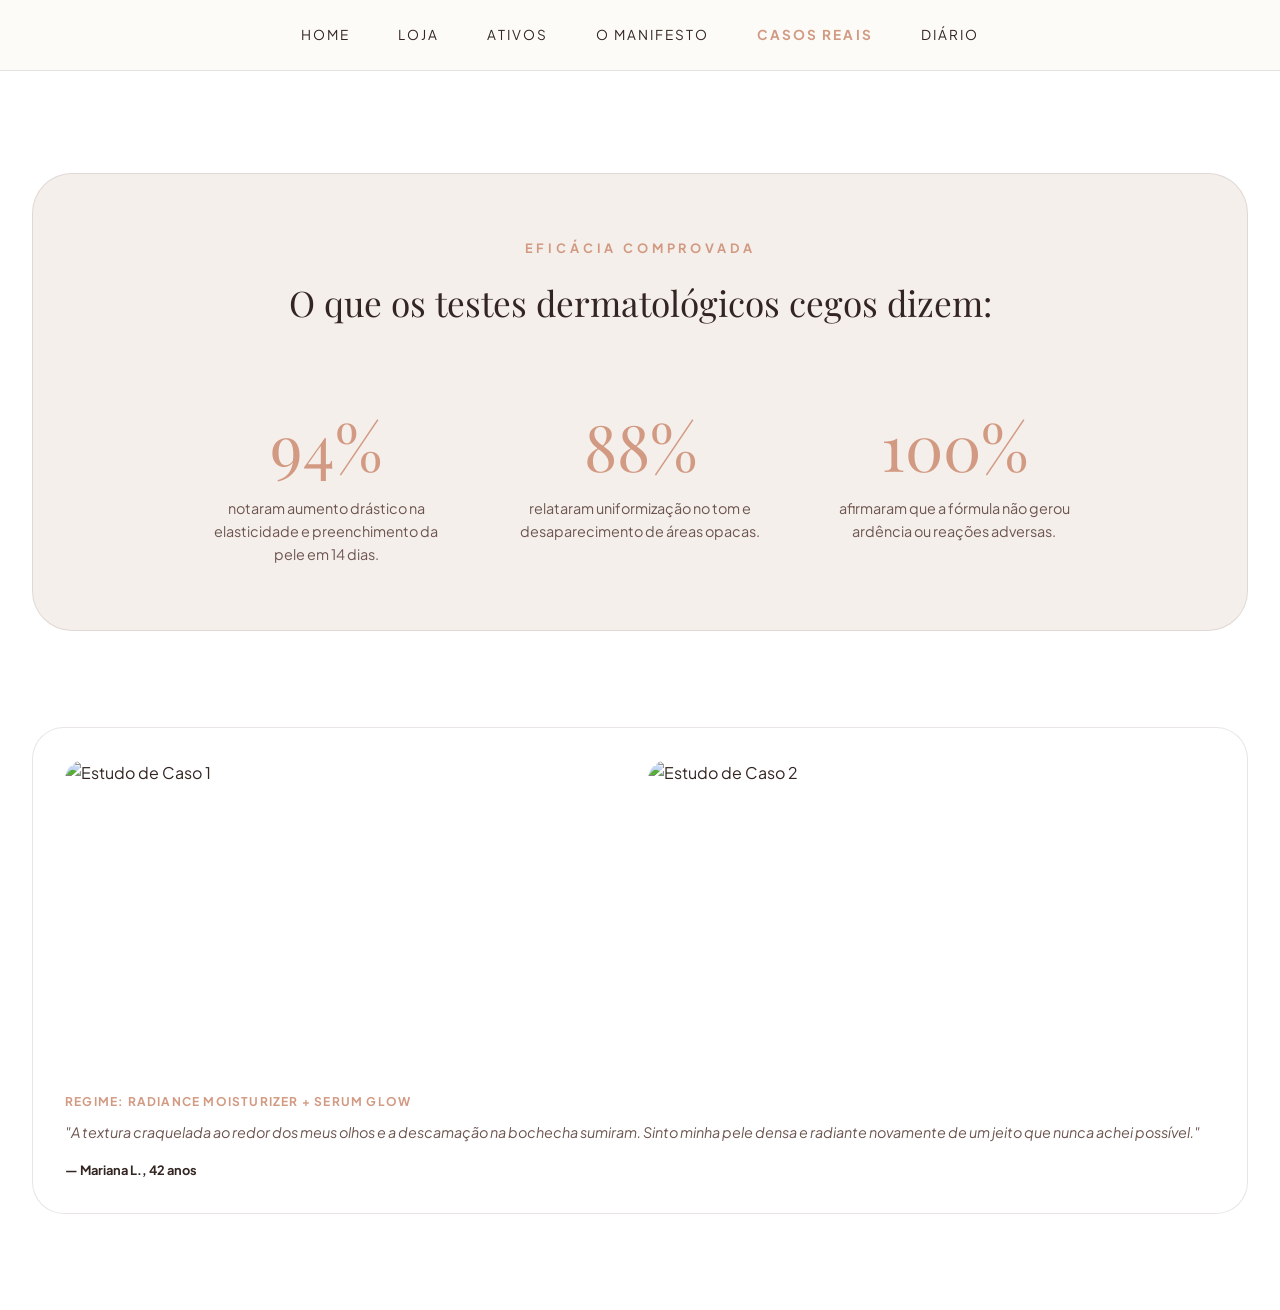
==== blog.html @ 5fce54bb "Create initial blog.html structure This HTML file contains the structure for a blog page, including " ====
<!DOCTYPE html>
<html lang="pt-BR">
<head>
    <meta charset="UTF-8">
    <meta name="viewport" content="width=device-width, initial-scale=1.0">
    <title>Resultados Clínicos - Lumière</title>
    <link rel="stylesheet" href="css/style.css">
    <link rel="stylesheet" href="https://cdnjs.cloudflare.com/ajax/libs/font-awesome/6.4.0/css/all.min.css">
</head>
<body style="background-color: var(--clr-bg); color: var(--clr-text-dark);">

    <header style="background-color: rgba(253, 251, 247, 0.85); backdrop-filter: blur(10px); border-bottom: 1px solid var(--clr-border); position: sticky; top: 0; z-index: 1000; padding: 1.5rem 2rem;">
        <nav style="max-width: 1400px; margin: 0 auto; display: flex; justify-content: center; gap: 3rem;">
            <a href="index.html" style="font-family: var(--ff-sans); color: var(--clr-text-dark); font-size: 0.85rem; letter-spacing: 0.15em; text-transform: uppercase; text-decoration: none;">Home</a>
            <a href="loja.html" style="font-family: var(--ff-sans); color: var(--clr-text-dark); font-size: 0.85rem; letter-spacing: 0.15em; text-transform: uppercase; text-decoration: none;">Loja</a>
            <a href="ingredientes.html" style="font-family: var(--ff-sans); color: var(--clr-text-dark); font-size: 0.85rem; letter-spacing: 0.15em; text-transform: uppercase; text-decoration: none;">Ativos</a>
            <a href="sobre.html" style="font-family: var(--ff-sans); color: var(--clr-text-dark); font-size: 0.85rem; letter-spacing: 0.15em; text-transform: uppercase; text-decoration: none;">O Manifesto</a>
            <a href="resultados.html" style="font-family: var(--ff-sans); color: var(--clr-primary); font-size: 0.85rem; letter-spacing: 0.15em; text-transform: uppercase; text-decoration: none; font-weight: 700;">Casos Reais</a>
            <a href="blog.html" style="font-family: var(--ff-sans); color: var(--clr-text-dark); font-size: 0.85rem; letter-spacing: 0.15em; text-transform: uppercase; text-decoration: none;">Diário</a>
        </nav>
    </header>

    <main style="padding: clamp(4rem, 8vw, 7rem) 2rem 6rem;">
        <div style="max-width: 1300px; margin: 0 auto;">
            
            <!-- Painel de Dados Clínicos Estatísticos -->
            <div style="background: var(--clr-bg-alt); border-radius: 40px; padding: 4rem 2rem; border: 1px solid var(--clr-border); text-align: center; margin-bottom: 6rem;">
                <span class="hero-subtitle" style="letter-spacing: 0.3em; color: var(--clr-primary); display: block; margin-bottom: 1rem;">EFICÁCIA COMPROVADA</span>
                <h2 style="font-family: var(--ff-serif); font-size: 2.2rem; font-weight: 400; margin-bottom: 4rem;">O que os testes dermatológicos cegos dizem:</h2>
                
                <div style="display: flex; flex-wrap: wrap; justify-content: center; gap: 4rem;">
                    <div style="max-width: 250px;"><h3 style="font-family:var(--ff-serif); font-size: 4rem; color:var(--clr-primary); font-weight:400; margin:0;">94%</h3><p style="font-family:var(--ff-sans); font-size:0.9rem; color:var(--clr-text-muted);">notaram aumento drástico na elasticidade e preenchimento da pele em 14 dias.</p></div>
                    <div style="max-width: 250px;"><h3 style="font-family:var(--ff-serif); font-size: 4rem; color:var(--clr-primary); font-weight:400; margin:0;">88%</h3><p style="font-family:var(--ff-sans); font-size:0.9rem; color:var(--clr-text-muted);">relataram uniformização no tom e desaparecimento de áreas opacas.</p></div>
                    <div style="max-width: 250px;"><h3 style="font-family:var(--ff-serif); font-size: 4rem; color:var(--clr-primary); font-weight:400; margin:0;">100%</h3><p style="font-family:var(--ff-sans); font-size:0.9rem; color:var(--clr-text-muted);">afirmaram que a fórmula não gerou ardência ou reações adversas.</p></div>
                </div>
            </div>

            <!-- Bloco de Antes e Depois Real -->
            <div style="display: grid; grid-template-columns: repeat(auto-fit, minmax(450px, 1fr)); gap: 4rem;">
                <!-- Card Comparativo Estilizado -->
                <div style="background: white; border-radius: 32px; padding: 2rem; border: 1px solid var(--clr-border);">
                    <div style="display: flex; gap: 1rem; margin-bottom: 2rem;">
                        <img src="https://images.unsplash.com/photo-1598440947619-2c35fc9aa908?auto=format&fit=crop&w=400&q=80" alt="Estudo de Caso 1" style="width: 50%; height: 300px; object-fit: cover; border-radius: 20px;">
                        <img src="https://images.unsplash.com/photo-1522337360788-8b13dee7a37e?auto=format&fit=crop&w=400&q=80" alt="Estudo de Caso 2" style="width: 50%; height: 300px; object-fit: cover; border-radius: 20px;">
                    </div>
                    <span style="font-family: var(--ff-sans); color: var(--clr-primary); font-size: 0.75rem; font-weight: 700; letter-spacing: 0.1em; display: block; margin-bottom: 0.5rem;">REGIME: RADIANCE MOISTURIZER + SERUM GLOW</span>
                    <p style="font-family: var(--ff-sans); font-size: 0.9rem; color: var(--clr-text-muted); line-height: 1.7; font-style: italic;">"A textura craquelada ao redor dos meus olhos e a descamação na bochecha sumiram. Sinto minha pele densa e radiante novamente de um jeito que nunca achei possível."</p>
                    <span style="display:block; margin-top: 1rem; font-family: var(--ff-sans); font-size: 0.8rem; font-weight: 700;">— Mariana L., 42 anos</span>
                </div>
            </div>

        </div>
    </main>
</body>
</html>
---- css/style.css ----
@import url('https://fonts.googleapis.com/css2?family=Playfair+Display:ital,wght@0,400..700;1,400..700&family=Plus+Jakarta+Sans:wght@300;400;500;600;700&display=swap');
@import url('https://cdnjs.cloudflare.com/ajax/libs/font-awesome/6.4.0/css/all.min.css');

/* ==========================================================================
   RESET & BASE VARIABLES
   ========================================================================== */
:root {
    --clr-bg-main: #FDFBF7;
    --clr-bg-alt: #F5EFEB;
    --clr-primary: #D29A82;
    --clr-primary-light: #E6BAA8;
    --clr-text-dark: #332521;
    --clr-text-muted: #6D554F;
    --clr-white: #FFFFFF;
    --clr-border: rgba(109, 85, 79, 0.15);
    
    --ff-serif: 'Playfair Display', Georgia, serif;
    --ff-sans: 'Plus Jakarta Sans', sans-serif;
    
    --transition-smooth: cubic-bezier(0.25, 1, 0.5, 1);
    --speed-fast: 0.2s;
    --speed-normal: 0.4s;
}

*, *::before, *::after {
    box-sizing: border-box;
    margin: 0;
    padding: 0;
}

body {
    background-color: var(--clr-bg-main);
    color: var(--clr-text-dark);
    font-family: var(--ff-sans);
    line-height: 1.6;
    overflow-x: hidden;
    -webkit-font-smoothing: antialiased;
}

img {
    max-width: 100%;
    display: block;
    height: auto;
}

a {
    text-decoration: none;
    color: inherit;
    transition: color var(--speed-fast) var(--transition-smooth);
}

button, input {
    font-family: inherit;
    border: none;
    background: none;
}

ul {
    list-style: none;
}

/* ==========================================================================
   SHARED / REUSABLE STYLES
   ========================================================================== */
.btn {
    display: inline-flex;
    align-items: center;
    justify-content: center;
    gap: 0.5rem;
    padding: clamp(0.75rem, 2vw, 1rem) clamp(1.5rem, 4vw, 2.5rem);
    border-radius: 50px;
    font-size: 0.85rem;
    font-weight: 600;
    letter-spacing: 0.1em;
    text-transform: uppercase;
    cursor: pointer;
    transition: all var(--speed-normal) var(--transition-smooth);
}

.btn-primary {
    background-color: var(--clr-primary);
    color: var(--clr-white);
}

.btn-primary:hover {
    background-color: var(--clr-text-dark);
    transform: translateY(-2px);
}

.btn-secondary {
    border: 1px solid var(--clr-primary);
    color: var(--clr-primary);
    background-color: transparent;
}

.btn-secondary:hover {
    background-color: var(--clr-primary);
    color: var(--clr-white);
    transform: translateY(-2px);
}

.btn-primary-dark {
    background-color: var(--clr-text-dark);
    color: var(--clr-white);
}

.btn-primary-dark:hover {
    background-color: var(--clr-primary);
    transform: translateY(-2px);
}

/* ==========================================================================
   HEADER
   ========================================================================== */
.main-header {
    position: fixed;
    top: 0;
    left: 0;
    width: 100%;
    z-index: 1000;
    background-color: rgba(253, 251, 247, 0.95);
    border-bottom: 1px solid rgba(109, 85, 79, 0.05);
    transition: background-color var(--speed-fast);
}

.main-header.sticky {
    background-color: var(--clr-bg-main);
    box-shadow: 0 4px 30px rgba(0, 0, 0, 0.02);
}

.header-container {
    max-width: 1400px;
    margin: 0 auto;
    padding: 1.25rem 2rem;
    display: flex;
    align-items: center;
    justify-content: space-between;
}

.logo img {
    height: clamp(24px, 4vw, 32px);
}

.nav-menu ul {
    display: flex;
    gap: clamp(1rem, 2.5vw, 2.5rem);
}

.nav-menu a {
    font-size: 0.9rem;
    font-weight: 500;
    color: var(--clr-text-muted);
    position: relative;
}

.nav-menu a:hover, .nav-menu a.active {
    color: var(--clr-text-dark);
}

.nav-menu a.active::after {
    content: '';
    position: absolute;
    bottom: -6px;
    left: 50%;
    transform: translateX(-50%);
    width: 15px;
    height: 1.5px;
    background-color: var(--clr-primary);
}

.header-actions {
    display: flex;
    align-items: center;
    gap: 1.25rem;
}

.header-actions button {
    cursor: pointer;
    font-size: 1.15rem;
    color: var(--clr-text-dark);
    transition: color var(--speed-fast);
}

.header-actions button:hover {
    color: var(--clr-primary);
}

.cart-icon {
    position: relative;
}

.cart-icon::after {
    content: attr(data-count);
    position: absolute;
    top: -5px;
    right: -8px;
    background-color: var(--clr-primary);
    color: var(--clr-white);
    font-size: 0.65rem;
    font-weight: 700;
    width: 15px;
    height: 15px;
    border-radius: 50%;
    display: flex;
    align-items: center;
    justify-content: center;
}

.mobile-menu-toggle {
    display: none;
}

/* ==========================================================================
   HERO
   ========================================================================== */
.hero-section {
    padding: clamp(6rem, 12vw, 10rem) 2rem 4rem;
    position: relative;
    overflow: hidden;
}

.hero-container {
    max-width: 1400px;
    margin: 0 auto;
    display: grid;
    grid-template-columns: 1fr 1fr;
    align-items: center;
    gap: 4rem;
}

.hero-subtitle {
    font-size: 0.8rem;
    letter-spacing: 0.2em;
    font-weight: 700;
    color: var(--clr-primary);
    display: block;
    margin-bottom: 1rem;
}

.hero-title {
    font-family: var(--ff-serif);
    font-size: clamp(2.5rem, 5vw, 4.5rem);
    font-weight: 400;
    line-height: 1.1;
    color: var(--clr-text-dark);
    margin-bottom: 1.5rem;
}

.hero-description {
    font-size: clamp(1rem, 1.2vw, 1.15rem);
    color: var(--clr-text-muted);
    max-width: 480px;
    margin-bottom: 2.5rem;
}

.hero-buttons {
    display: flex;
    gap: 1rem;
    margin-bottom: 4rem;
}

.hero-badges {
    display: flex;
    gap: 2rem;
    border-top: 1px solid var(--clr-border);
    padding-top: 2rem;
}

.badge-item {
    display: flex;
    align-items: center;
    gap: 0.75rem;
}

.badge-item i {
    color: var(--clr-primary);
    font-size: 1.1rem;
}

.badge-item span {
    font-size: 0.75rem;
    font-weight: 700;
    letter-spacing: 0.05em;
    color: var(--clr-text-muted);
}

.hero-images {
    position: relative;
    display: flex;
    justify-content: center;
    align-items: center;
}

.hero-main-image-wrapper {
    position: relative;
    width: 100%;
    max-width: 550px;
}

/* ==========================================================================
   BENEFITS
   ========================================================================== */
.benefits-section {
    padding: 2rem;
    margin-bottom: 4rem;
}

.benefits-container {
    max-width: 1400px;
    margin: 0 auto;
    background-color: var(--clr-white);
    border-radius: 24px;
    padding: 3rem 2rem;
    display: grid;
    grid-template-columns: repeat(4, 1fr);
    gap: 2rem;
    box-shadow: 0 10px 40px rgba(109, 85, 79, 0.03);
}

.benefit-card {
    display: flex;
    gap: 1.25rem;
    align-items: flex-start;
}

.benefit-card:not(:last-child) {
    border-right: 1px solid var(--clr-border);
    padding-right: 1.5rem;
}

.benefit-icon {
    color: var(--clr-primary);
    font-size: 1.5rem;
    margin-top: 0.25rem;
}

.benefit-text h3 {
    font-size: 0.8rem;
    font-weight: 700;
    letter-spacing: 0.05em;
    margin-bottom: 0.5rem;
    color: var(--clr-text-dark);
}

.benefit-text p {
    font-size: 0.85rem;
    color: var(--clr-text-muted);
}

/* ==========================================================================
   RESULTS (BEFORE / AFTER)
   ========================================================================== */
.results-section {
    padding: 4rem 2rem;
}

.results-container {
    max-width: 1400px;
    margin: 0 auto;
    background-color: var(--clr-bg-alt);
    border-radius: 32px;
    padding: clamp(3rem, 6vw, 5rem);
    display: grid;
    grid-template-columns: 1fr 1.3fr;
    gap: 4rem;
    align-items: center;
}

.section-title {
    font-family: var(--ff-serif);
    font-size: clamp(2rem, 4vw, 3.2rem);
    font-weight: 400;
    line-height: 1.2;
    margin-bottom: 1.5rem;
}

.text-highlight {
    color: var(--clr-primary);
    font-style: italic;
}

.section-description {
    font-size: 1.05rem;
    color: var(--clr-text-muted);
    margin-bottom: 2.5rem;
    max-width: 420px;
}

.results-gallery {
    position: relative;
}

.gallery-slider {
    display: flex;
    gap: 1.5rem;
    position: relative;
}

.image-container {
    position: relative;
    flex: 1;
    border-radius: 20px;
    overflow: hidden;
}

.image-container img {
    width: 100%;
    object-fit: cover;
    aspect-ratio: 4/5;
}

.image-label {
    position: absolute;
    top: 1.25rem;
    left: 1.25rem;
    background-color: rgba(253, 251, 247, 0.8);
    padding: 0.4rem 1rem;
    border-radius: 50px;
    font-size: 0.75rem;
    font-weight: 700;
    letter-spacing: 0.1em;
}

.slider-arrow {
    position: absolute;
    right: -25px;
    top: 50%;
    transform: translateY(-50%);
    background-color: var(--clr-white);
    color: var(--clr-text-dark);
    width: 50px;
    height: 50px;
    border-radius: 50%;
    display: flex;
    align-items: center;
    justify-content: center;
    box-shadow: 0 4px 20px rgba(0,0,0,0.08);
    cursor: pointer;
    z-index: 10;
    transition: all var(--speed-fast);
}

.slider-arrow:hover {
    background-color: var(--clr-text-dark);
    color: var(--clr-white);
}

/* ==========================================================================
   PRESS LOGOS
   ========================================================================== */
.press-section {
    padding: 4rem 2rem 2rem;
    text-align: center;
}

.press-subtitle {
    font-size: 0.75rem;
    font-weight: 700;
    letter-spacing: 0.2em;
    color: var(--clr-primary);
    margin-bottom: 2.5rem;
}

.press-container {
    max-width: 1200px;
    margin: 0 auto;
    display: flex;
    justify-content: space-between;
    align-items: center;
    gap: 2rem;
    opacity: 0.7;
}

.press-logo img {
    max-height: 28px;
    object-fit: contain;
}

/* ==========================================================================
   STATS BAR
   ========================================================================== */
.stats-section {
    padding: 2rem;
}

.stats-container {
    max-width: 1400px;
    margin: 0 auto;
    background-color: var(--clr-white);
    border-radius: 20px;
    padding: 2.5rem;
    display: grid;
    grid-template-columns: repeat(4, 1fr);
    gap: 2rem;
    box-shadow: 0 8px 30px rgba(109, 85, 79, 0.02);
}

.stat-item {
    display: flex;
    align-items: center;
    justify-content: center;
    gap: 1.25rem;
}

.stat-item:not(:last-child) {
    border-right: 1px solid var(--clr-border);
}

.stat-icon {
    font-size: 1.75rem;
    color: var(--clr-primary);
}

.stat-info h4 {
    font-family: var(--ff-serif);
    font-size: 1.4rem;
    font-weight: 600;
}

.stat-info p {
    font-size: 0.85rem;
    color: var(--clr-text-muted);
}

/* ==========================================================================
   TESTIMONIALS
   ========================================================================== */
.testimonials-section {
    padding: 5rem 2rem;
    text-align: center;
}

.testimonials-subtitle {
    font-size: 0.75rem;
    font-weight: 700;
    letter-spacing: 0.2em;
    color: var(--clr-primary);
    margin-bottom: 3.5rem;
}

.testimonials-container {
    max-width: 1400px;
    margin: 0 auto;
    display: grid;
    grid-template-columns: repeat(3, 1fr);
    gap: 2rem;
}

.testimonial-card {
    background-color: var(--clr-white);
    border-radius: 24px;
    padding: 3rem 2rem 2.5rem;
    position: relative;
    box-shadow: 0 10px 40px rgba(109, 85, 79, 0.02);
    text-align: left;
    display: flex;
    flex-direction: column;
}

.user-avatar {
    width: 65px;
    height: 65px;
    border-radius: 50%;
    overflow: hidden;
    margin-bottom: 1.5rem;
}

.user-avatar img {
    width: 100%;
    height: 100%;
    object-fit: cover;
}

.rating-stars {
    color: var(--clr-primary);
    font-size: 0.85rem;
    margin-bottom: 1rem;
}

.quote {
    font-size: 1rem;
    color: var(--clr-text-dark);
    font-style: italic;
    line-height: 1.6;
    margin-bottom: 1.5rem;
    flex-grow: 1;
}

.author {
    font-size: 0.85rem;
    font-weight: 700;
    color: var(--clr-text-muted);
}

/* ==========================================================================
   NEWSLETTER
   ========================================================================== */
.newsletter-section {
    padding: 2rem;
    margin-bottom: 4rem;
}

.newsletter-container {
    max-width: 1400px;
    margin: 0 auto;
    background-color: var(--clr-bg-alt);
    border-radius: 32px;
    display: grid;
    grid-template-columns: 1fr 1.2fr;
    align-items: center;
    overflow: hidden;
}

.newsletter-bg-images {
    width: 100%;
    height: 100%;
    min-height: 350px;
    background-color: #EBE4DE;
    position: relative;
    display: flex;
    align-items: center;
    justify-content: center;
}

.newsletter-content-wrapper {
    padding: 4rem clamp(2rem, 5vw, 5rem);
    position: relative;
}

.newsletter-icon-box {
    width: 50px;
    height: 50px;
    background-color: var(--clr-white);
    border-radius: 50%;
    display: flex;
    align-items: center;
    justify-content: center;
    color: var(--clr-primary);
    font-size: 1.25rem;
    margin-bottom: 1.5rem;
    box-shadow: 0 4px 15px rgba(0,0,0,0.02);
}

.newsletter-tag {
    font-size: 0.75rem;
    font-weight: 700;
    letter-spacing: 0.15em;
    color: var(--clr-primary);
    display: block;
    margin-bottom: 0.75rem;
}

.newsletter-form-container h2 {
    font-family: var(--ff-serif);
    font-size: clamp(1.8rem, 3vw, 2.6rem);
    font-weight: 400;
    line-height: 1.2;
    margin-bottom: 1rem;
}

.newsletter-form-container p {
    color: var(--clr-text-muted);
    margin-bottom: 2rem;
    font-size: 0.95rem;
}

.newsletter-form {
    display: flex;
    background-color: var(--clr-white);
    padding: 0.5rem;
    border-radius: 50px;
    box-shadow: 0 4px 25px rgba(109, 85, 79, 0.05);
}

.newsletter-form input {
    flex: 1;
    padding: 0 1.5rem;
    font-size: 0.9rem;
    color: var(--clr-text-dark);
    outline: none;
}

.btn-submit {
    background-color: var(--clr-primary);
    color: var(--clr-white);
    border-radius: 50px;
    padding: 0.85rem 2rem;
}

.btn-submit:hover {
    background-color: var(--clr-text-dark);
}

/* ==========================================================================
   FOOTER
   ========================================================================== */
.main-footer {
    border-top: 1px solid var(--clr-border);
    padding: 2.5rem 2rem;
    background-color: var(--clr-bg-main);
}

.footer-container {
    max-width: 1400px;
    margin: 0 auto;
    display: flex;
    justify-content: space-between;
    align-items: center;
    gap: 2rem;
    font-size: 0.85rem;
    color: var(--clr-text-muted);
}

.footer-links ul {
    display: flex;
    gap: 2rem;
}

.footer-links a:hover {
    color: var(--clr-text-dark);
}

.footer-socials {
    display: flex;
    gap: 1.5rem;
    font-size: 1.1rem;
}

.footer-socials a:hover {
    color: var(--clr-primary);
}

/* ==========================================================================
   MEDIA QUERIES (RESPONSIVENESS)
   ========================================================================== */
@media (max-width: 1024px) {
    .hero-container {
        grid-template-columns: 1fr;
        gap: 3rem;
        text-align: center;
    }
    .hero-description {
        margin: 0 auto 2.5rem;
    }
    .hero-buttons {
        justify-content: center;
    }
    .hero-badges {
        justify-content: center;
    }
    .benefits-container {
        grid-template-columns: repeat(2, 1fr);
    }
    .benefit-card:nth-child(2) {
        border-right: none;
    }
    .results-container {
        grid-template-columns: 1fr;
        gap: 3rem;
    }
    .stats-container {
        grid-template-columns: repeat(2, 1fr);
    }
    .stat-item:nth-child(2) {
        border-right: none;
    }
    .testimonials-container {
        grid-template-columns: 1fr;
        max-width: 600px;
        margin: 0 auto;
    }
    .newsletter-container {
        grid-template-columns: 1fr;
    }
    .newsletter-bg-images {
        min-height: 250px;
    }
}

@media (max-width: 768px) {
    .nav-menu {
        display: none;
    }
    .mobile-menu-toggle {
        display: block;
    }
    .benefits-container {
        grid-template-columns: 1fr;
    }
    .benefit-card {
        border-right: none !important;
        padding-right: 0 !important;
        border-bottom: 1px solid var(--clr-border);
        padding-bottom: 1.5rem;
    }
    .benefit-card:last-child {
        border-bottom: none;
        padding-bottom: 0;
    }
    .stats-container {
        grid-template-columns: 1fr;
    }
    .stat-item {
        border-right: none !important;
        border-bottom: 1px solid var(--clr-border);
        padding-bottom: 1.5rem;
    }
    .stat-item:last-child {
        border-bottom: none;
        padding-bottom: 0;
    }
    .press-container {
        flex-wrap: wrap;
        justify-content: center;
        gap: 2rem 3rem;
    }
    .gallery-slider {
        flex-direction: column;
    }
    .slider-arrow {
        display: none;
    }
    .newsletter-form {
        flex-direction: column;
        background-color: transparent;
        box-shadow: none;
        padding: 0;
        gap: 1rem;
    }
    .newsletter-form input {
        background-color: var(--clr-white);
        padding: 1rem 1.5rem;
        border-radius: 50px;
        box-shadow: 0 4px 25px rgba(109, 85, 79, 0.05);
    }
    .footer-container {
        flex-direction: column;
        text-align: center;
        gap: 1.5rem;
    }
    .footer-links ul {
        flex-direction: column;
        gap: 1rem;
    }
}
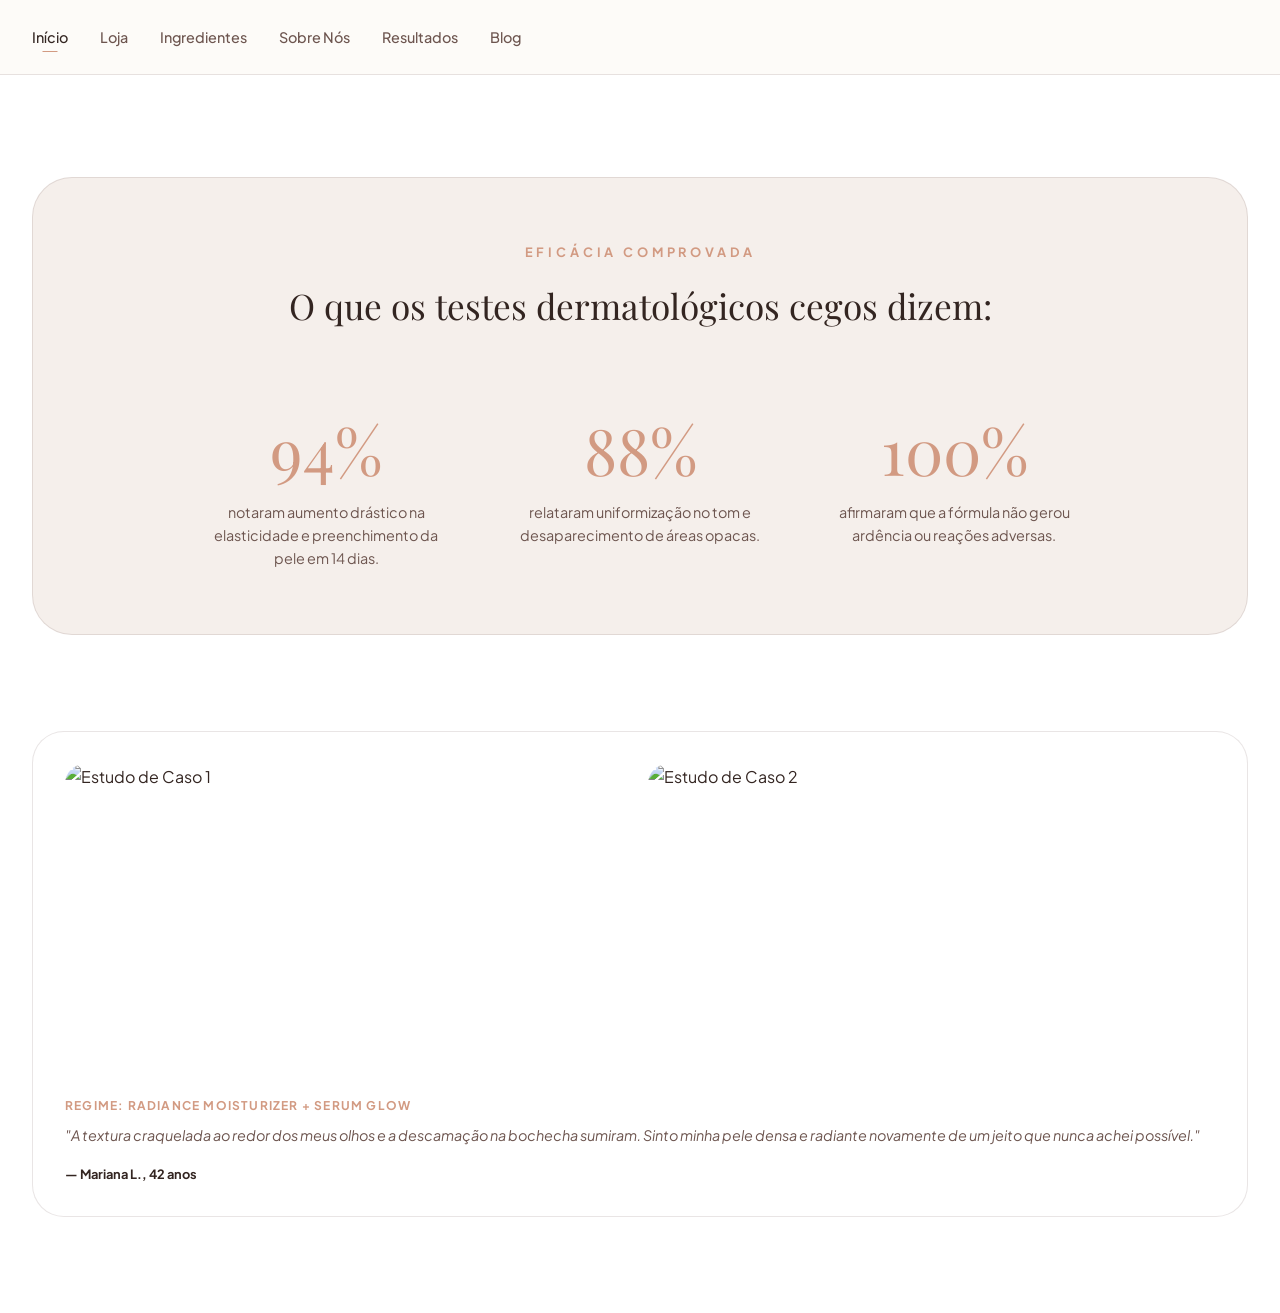
==== commit 33dcb78e: "Update navigation structure in blog.html Replaced the existing navigation with a new menu structure " ====
--- a/blog.html
+++ b/blog.html
@@ -10,14 +10,18 @@
 <body style="background-color: var(--clr-bg); color: var(--clr-text-dark);">
 
     <header style="background-color: rgba(253, 251, 247, 0.85); backdrop-filter: blur(10px); border-bottom: 1px solid var(--clr-border); position: sticky; top: 0; z-index: 1000; padding: 1.5rem 2rem;">
-        <nav style="max-width: 1400px; margin: 0 auto; display: flex; justify-content: center; gap: 3rem;">
-            <a href="index.html" style="font-family: var(--ff-sans); color: var(--clr-text-dark); font-size: 0.85rem; letter-spacing: 0.15em; text-transform: uppercase; text-decoration: none;">Home</a>
-            <a href="loja.html" style="font-family: var(--ff-sans); color: var(--clr-text-dark); font-size: 0.85rem; letter-spacing: 0.15em; text-transform: uppercase; text-decoration: none;">Loja</a>
-            <a href="ingredientes.html" style="font-family: var(--ff-sans); color: var(--clr-text-dark); font-size: 0.85rem; letter-spacing: 0.15em; text-transform: uppercase; text-decoration: none;">Ativos</a>
-            <a href="sobre.html" style="font-family: var(--ff-sans); color: var(--clr-text-dark); font-size: 0.85rem; letter-spacing: 0.15em; text-transform: uppercase; text-decoration: none;">O Manifesto</a>
-            <a href="resultados.html" style="font-family: var(--ff-sans); color: var(--clr-primary); font-size: 0.85rem; letter-spacing: 0.15em; text-transform: uppercase; text-decoration: none; font-weight: 700;">Casos Reais</a>
-            <a href="blog.html" style="font-family: var(--ff-sans); color: var(--clr-text-dark); font-size: 0.85rem; letter-spacing: 0.15em; text-transform: uppercase; text-decoration: none;">Diário</a>
-        </nav>
+
+<nav class="nav-menu">
+    <ul>
+        <li><a href="index.html" class="active">Início</a></li>
+        <li><a href="loja.html">Loja</a></li>
+        <li><a href="ingredientes.html">Ingredientes</a></li>
+        <li><a href="sobre.html">Sobre Nós</a></li>
+        <li><a href="resultados.html">Resultados</a></li>
+        <li><a href="blog.html">Blog</a></li>
+    </ul>
+</nav>
+        
     </header>
 
     <main style="padding: clamp(4rem, 8vw, 7rem) 2rem 6rem;">
